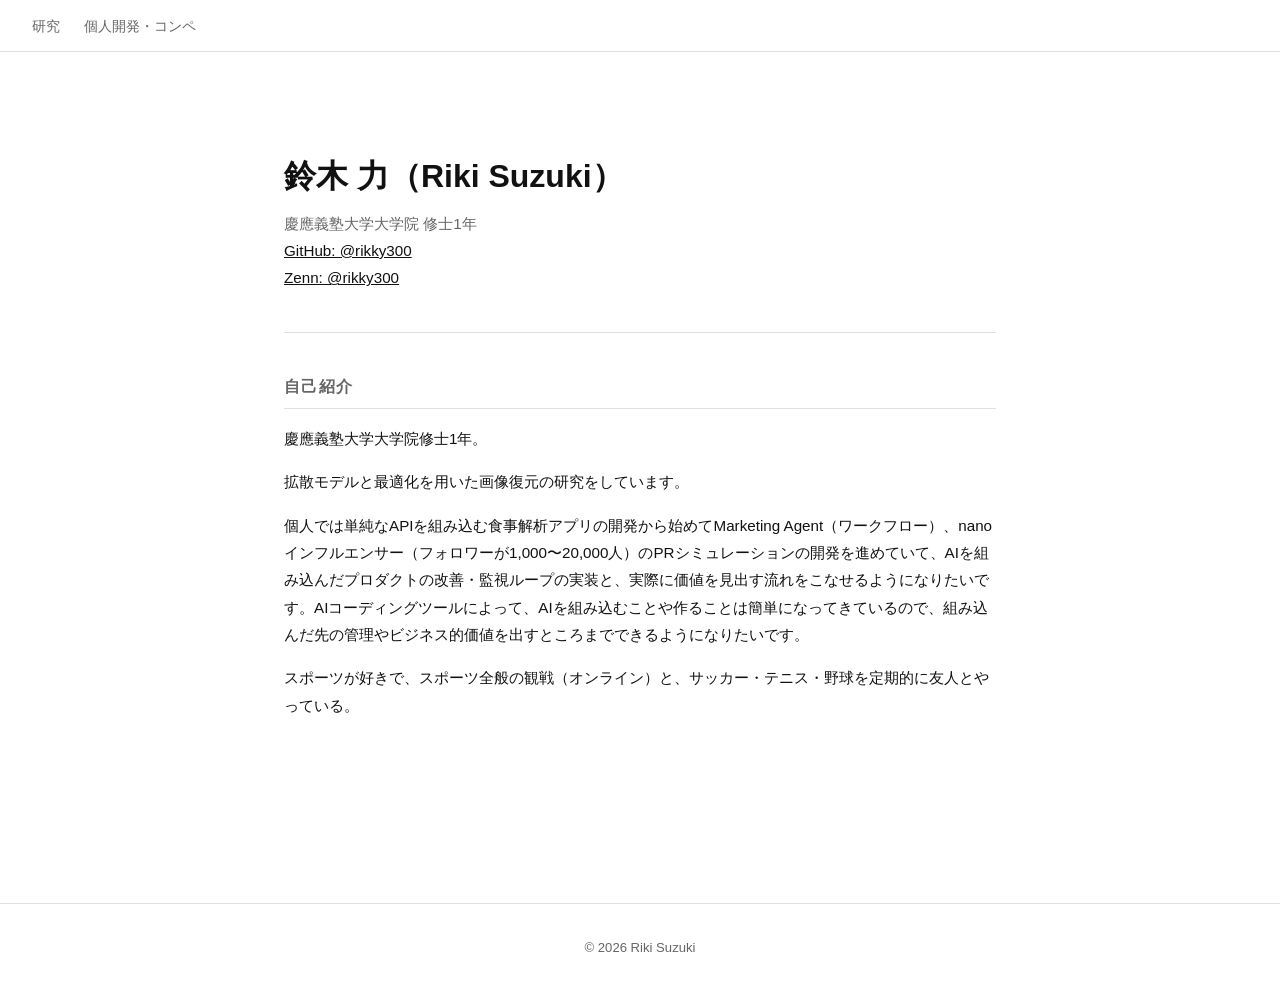
==== index.html @ d10fa52f "トップの学歴・職歴・資格を非表示、nanoインフルエンサーの範囲を 20,000 人に統一 Co-Authored-By: Claude Opus 5.5 <noreply@anthropic.com" ====
<!DOCTYPE html>
<html lang="ja">
<head>
  <meta charset="UTF-8">
  <meta name="viewport" content="width=device-width, initial-scale=1.0">
  <title>Portfolio — Riki Suzuki</title>
  <link rel="stylesheet" href="style.css">
</head>
<body>
<nav>
  <ul>
    <li><a href="research.html">研究</a></li>
    <li><a href="apps.html">個人開発・コンペ</a></li>
    <!-- <li><a href="business.html">事業</a></li> -->
    <!-- <li><a href="career.html">キャリア</a></li> -->
  </ul>
</nav>

<main>
  <div class="hero">
    <h1>鈴木 力（Riki Suzuki）</h1>
    <p class="subtitle">慶應義塾大学大学院 修士1年</p>
    <p class="subtitle"><a href="https://github.com/rikky300" target="_blank" rel="noopener">GitHub: @rikky300</a></p>
    <p class="subtitle"><a href="https://zenn.dev/rikky300" target="_blank" rel="noopener">Zenn: @rikky300</a></p>
  </div>

  <section>
    <h2>自己紹介</h2>
    <div class="prose">
      <p>慶應義塾大学大学院修士1年。</p>
      <p>拡散モデルと最適化を用いた画像復元の研究をしています。</p>
      <p>個人では単純なAPIを組み込む食事解析アプリの開発から始めてMarketing Agent（ワークフロー）、nanoインフルエンサー（フォロワーが1,000〜20,000人）のPRシミュレーションの開発を進めていて、AIを組み込んだプロダクトの改善・監視ループの実装と、実際に価値を見出す流れをこなせるようになりたいです。AIコーディングツールによって、AIを組み込むことや作ることは簡単になってきているので、組み込んだ先の管理やビジネス的価値を出すところまでできるようになりたいです。</p>
      <p>スポーツが好きで、スポーツ全般の観戦（オンライン）と、サッカー・テニス・野球を定期的に友人とやっている。</p>
      <!-- <p>大学院では、給付の奨学金をいただくことができたので、学びにフォーカスできることが嬉しい。親にも学費をかけさせないので、気持ち的にも良い。</p> -->
    </div>

    <!-- 学歴・職歴・資格（非表示）
    <div class="profile-grid">
      <div>
        <h3>学歴</h3>
        <ul class="list">
          <li>2022年3月 帝京大学高等学校 卒業</li>
          <li>2022年4月 慶應義塾大学 入学</li>
          <li>2026年3月 慶應義塾大学 卒業</li>
          <li>2026年4月 慶應義塾大学大学院 入学</li>
        </ul>
      </div>
      <div>
        <h3>職歴</h3>
        <ul class="list">
          <li>2022年4月〜2026年3月　市進教育グループ個太郎塾 講師</li>
          <li>2023年12月〜2024年9月　マネーフォワードケッサイ株式会社 請求代行審査部</li>
        </ul>
      </div>
      <div>
        <h3>資格</h3>
        <ul class="list">
          <li>2023年9月　普通自動車免許</li>
          <li>2024年12月　画像処理エンジニア検定エキスパート</li>
        </ul>
      </div>
    </div>
    -->
  </section>

  <!--
  <section>
    <h2>やってきたこと</h2>
    <div class="prose">
      <p>研究・アプリ開発・事業立ち上げと、複数のことを並行して進めてきた。共通しているのは、理論や知識を実際に動くものに落とし込むことへの関心で、手を動かしながら学ぶスタイルが自分に合っていると感じている。</p>
    </div>

    <div class="activity-list">
      <div class="activity-item">
        <div class="activity-meta">研究</div>
        <div class="activity-body">
          <p>機械学習・拡散モデルの理論を学び、画像復元への応用研究に取り組んでいる。国内学会での口頭発表、国際学会（EUSIPCO）への投稿も経験した。</p>
          <a href="research.html">研究・学習と学会発表について</a>
        </div>
      </div>

      <div class="activity-item">
        <div class="activity-meta">インターン</div>
        <div class="activity-body">
          <p>マネーフォワードケッサイにて、BtoB取引の企業間与信審査を担当。ベンチャーの、常に改善していく様子に惹かれた。</p>
        </div>
      </div>

      <div class="activity-item">
        <div class="activity-meta">個人開発・コンペ</div>
        <div class="activity-body">
          <p>ナノインフルエンサーPRシミュレーション、Marketing Agent、スマホ依存対策アプリ「Snobreath」、食事解析アプリ「Zubora」を開発・公開。Kaggle 等のデータ分析コンペにも参加している。</p>
          <a href="apps.html">個人開発・コンペについて</a>
        </div>
      </div>

      <div class="activity-item">
        <div class="activity-meta">事業</div>
        <div class="activity-body">
          <p>大学の仲間3人で、小規模インフルエンサーと個人開発者・企業をつなぐマッチング事業を立ち上げ中。まずエージェンシーとして案件をつなぎ、徐々にプラットフォーム化していく方針で進めている。</p>
          <a href="business.html">事業について</a>
        </div>
      </div>
    </div>
  </section>
  -->

  <!--
  <section class="page-links-section">
    <h2>Pages</h2>
    <ul class="nav-list">
      <li><a href="research.html"><span>研究・学習</span><span class="desc">機械学習・拡散モデル・画像復元、国内学会口頭発表・EUSIPCO投稿</span></a></li>
      <li><a href="apps.html"><span>個人開発・コンペ</span><span class="desc">ナノインフルエンサーPRシミュレーション・Marketing Agent・Snobreath・Zubora・Kaggle</span></a></li>
      <li><a href="business.html"><span>インフルエンサーマッチング事業</span><span class="desc">事業立ち上げ・チーム開発</span></a></li>
      <li><a href="career.html"><span>キャリア像</span><span class="desc">これまでの経験から描く将来像</span></a></li>
    </ul>
  </section>
  -->
</main>

<footer>© 2026 Riki Suzuki</footer>
</body>
</html>
---- style.css ----
:root {
  --bg: #ffffff;
  --surface: #f8f8f8;
  --border: #e0e0e0;
  --text: #111111;
  --muted: #666666;
  --accent: #333333;
  --radius: 4px;
}

* { box-sizing: border-box; margin: 0; padding: 0; }

body {
  background: var(--bg);
  color: var(--text);
  font-family: 'Helvetica Neue', Arial, 'Hiragino Sans', 'Yu Gothic', sans-serif;
  font-size: 15px;
  line-height: 1.8;
}

a { color: var(--text); text-decoration: underline; }
a:hover { color: var(--muted); }

nav {
  border-bottom: 1px solid var(--border);
  padding: 0 2rem;
  display: flex;
  align-items: center;
  gap: 2.5rem;
  height: 52px;
}
nav .brand {
  font-weight: 700;
  font-size: 1rem;
  text-decoration: none;
  color: var(--text);
}
nav ul {
  display: flex;
  gap: 1.5rem;
  list-style: none;
}
nav ul a {
  color: var(--muted);
  font-size: 0.88rem;
  text-decoration: none;
}
nav ul a:hover, nav ul a.active {
  color: var(--text);
}

main {
  max-width: 760px;
  margin: 0 auto;
  padding: 3rem 1.5rem 5rem;
}

.hero {
  padding: 3rem 0 2.5rem;
  border-bottom: 1px solid var(--border);
  margin-bottom: 2.5rem;
}
.hero h1 {
  font-size: 2rem;
  font-weight: 700;
  margin-bottom: 0.25rem;
}
.hero .subtitle {
  color: var(--muted);
  font-size: 0.95rem;
}

section {
  margin-bottom: 2.5rem;
}
section h2 {
  font-size: 1rem;
  font-weight: 700;
  text-transform: uppercase;
  letter-spacing: 0.08em;
  color: var(--muted);
  margin-bottom: 1rem;
  padding-bottom: 0.4rem;
  border-bottom: 1px solid var(--border);
}
section h3 {
  font-size: 0.95rem;
  font-weight: 600;
  margin: 1.25rem 0 0.5rem;
}

ul.list {
  list-style: none;
  padding: 0;
}
ul.list li {
  padding: 0.45rem 0;
  padding-left: 1rem;
  position: relative;
  border-bottom: 1px solid var(--border);
  font-size: 0.93rem;
}
ul.list li:last-child { border-bottom: none; }
ul.list li::before {
  content: '–';
  position: absolute;
  left: 0;
  color: var(--muted);
}

.nav-list {
  list-style: none;
  padding: 0;
}
.nav-list li {
  border-bottom: 1px solid var(--border);
}
.nav-list li:first-child {
  border-top: 1px solid var(--border);
}
.nav-list a {
  display: flex;
  justify-content: space-between;
  align-items: center;
  padding: 0.75rem 0;
  text-decoration: none;
  color: var(--text);
  font-size: 0.93rem;
}
.nav-list a:hover { color: var(--muted); }
.nav-list .desc {
  color: var(--muted);
  font-size: 0.85rem;
}

.box {
  border-top: 2px solid var(--border);
  padding: 1.25rem 0;
  margin-bottom: 0.5rem;
}
.box h3 { margin-top: 0; }

.profile-grid {
  display: grid;
  grid-template-columns: repeat(auto-fill, minmax(220px, 1fr));
  gap: 1.25rem;
  margin-top: 1.5rem;
}
.profile-grid h3 {
  margin-top: 0;
}

.prose p {
  margin-bottom: 1rem;
  font-size: 0.95rem;
  color: var(--text);
}
.prose p:last-child { margin-bottom: 0; }

.activity-list {
  margin-top: 1.5rem;
  border-top: 1px solid var(--border);
}
.activity-item {
  display: grid;
  grid-template-columns: 120px 1fr;
  gap: 1rem;
  padding: 1.25rem 0;
  border-bottom: 1px solid var(--border);
}
.activity-meta {
  font-size: 0.82rem;
  font-weight: 600;
  text-transform: uppercase;
  letter-spacing: 0.06em;
  color: var(--muted);
  padding-top: 0.1rem;
}
.activity-body p {
  font-size: 0.93rem;
  margin-bottom: 0.6rem;
}
.activity-body a {
  font-size: 0.88rem;
}
.sep {
  margin: 0 0.4rem;
  color: var(--border);
}

.page-links-section { margin-top: 3rem; }

@media (max-width: 500px) {
  .activity-item { grid-template-columns: 1fr; gap: 0.25rem; }
}

.back-link {
  display: inline-block;
  color: var(--muted);
  text-decoration: none;
  font-size: 0.88rem;
  margin-bottom: 2rem;
}
.back-link:hover { color: var(--text); }

.tag {
  display: inline-block;
  border: 1px solid var(--border);
  border-radius: 3px;
  padding: 0.1rem 0.5rem;
  font-size: 0.8rem;
  color: var(--muted);
  margin: 0.15rem;
}

.badge {
  display: inline-block;
  border: 1px solid var(--border);
  border-radius: 3px;
  padding: 0.1rem 0.5rem;
  font-size: 0.75rem;
  color: var(--muted);
  background: var(--surface);
}

footer {
  text-align: center;
  padding: 2rem;
  color: var(--muted);
  font-size: 0.82rem;
  border-top: 1px solid var(--border);
  margin-top: 4rem;
}

@media (max-width: 600px) {
  nav { gap: 1.5rem; padding: 0 1rem; }
  nav ul { gap: 1rem; }
  main { padding: 2rem 1rem 4rem; }
  .hero h1 { font-size: 1.5rem; }
}
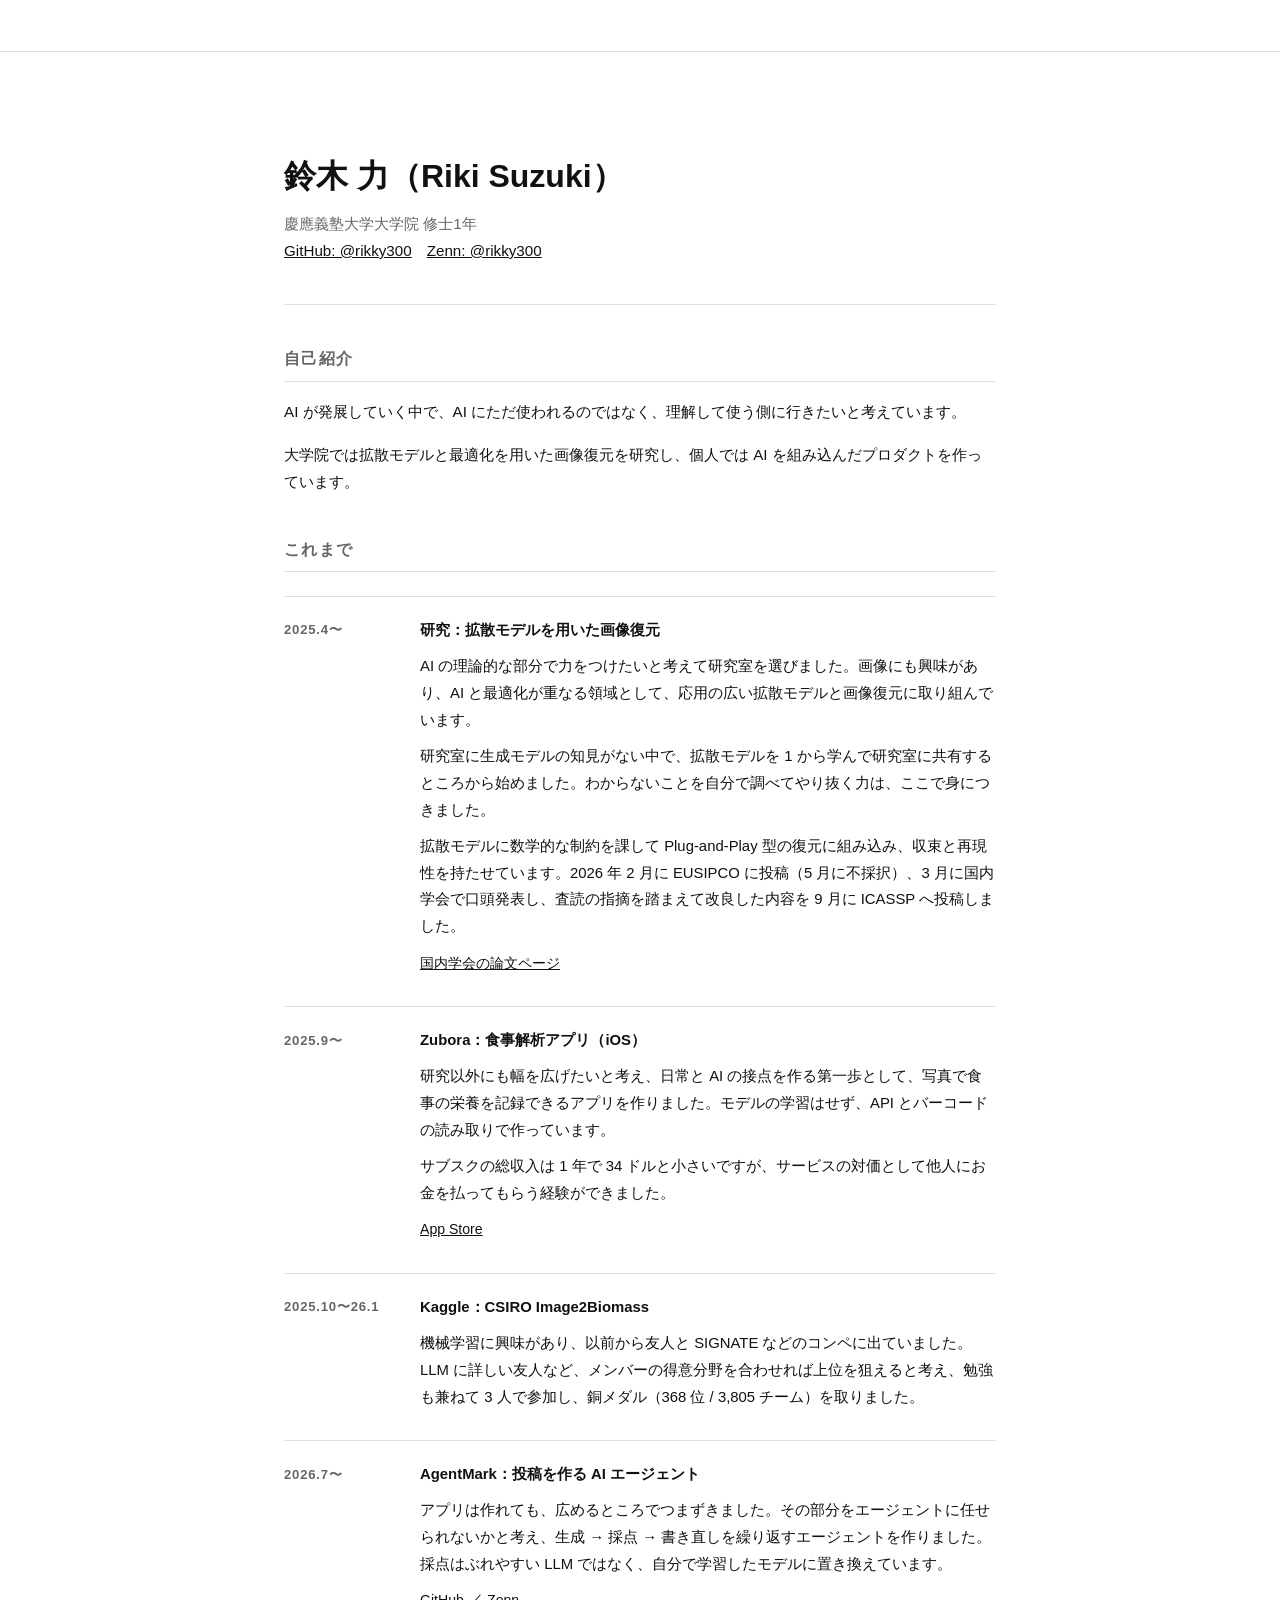
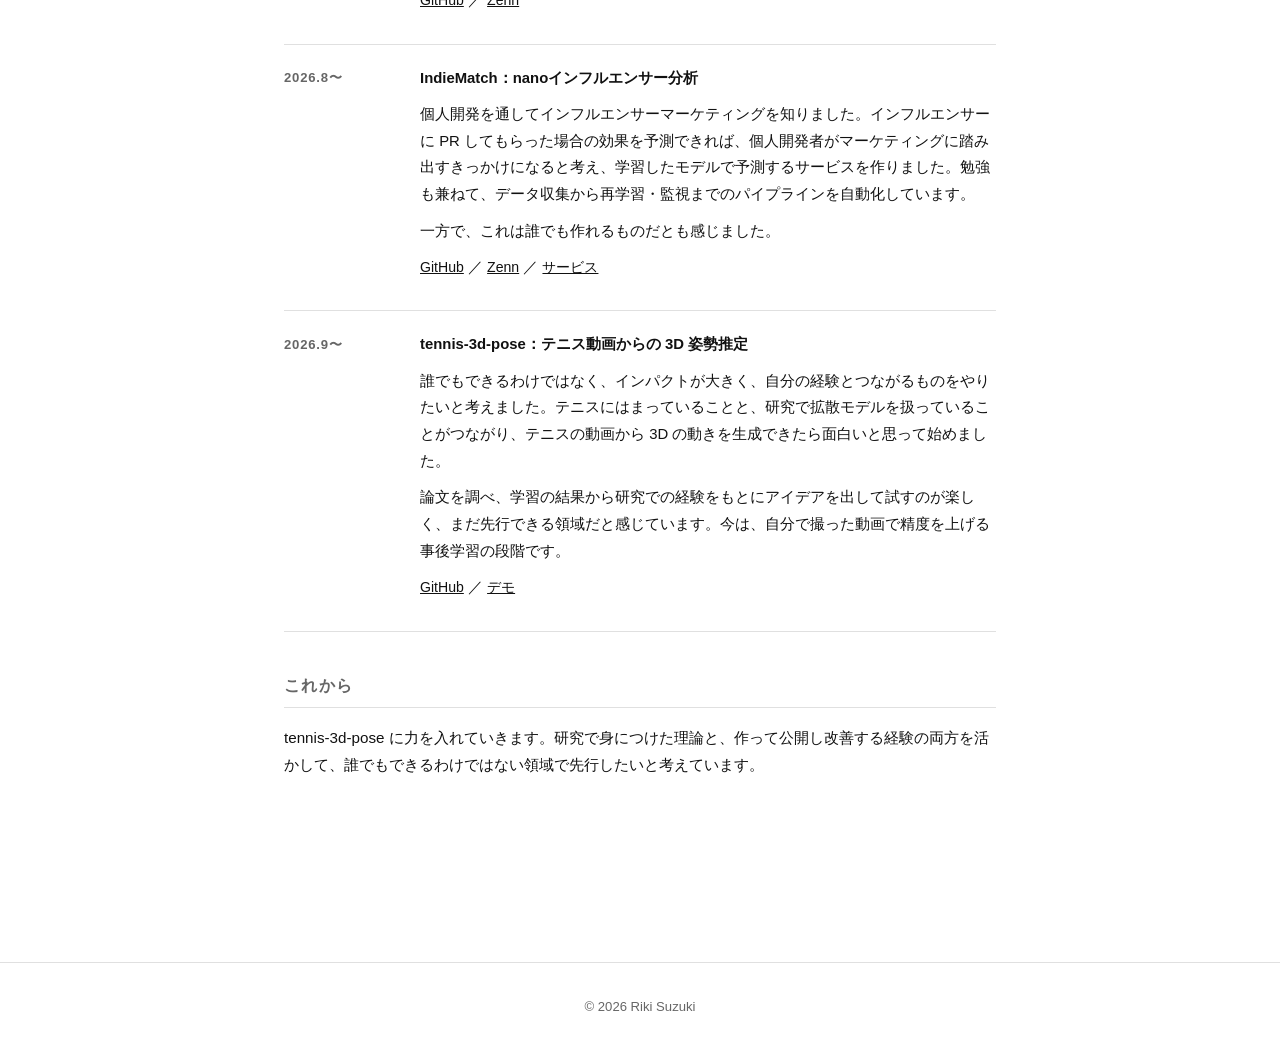
==== commit 4e1b9811: "トップを 1 ページに: 考え方と研究・個人開発を時系列で（研究・個人開発ページへのリンクは非表示） Co-Authored-By: Claude Opus 5.5 <noreply@anthropi" ====
--- a/index.html
+++ b/index.html
@@ -9,14 +9,96 @@
 <body>
 <nav>
   <ul>
-    <li><a href="research.html">研究</a></li>
-    <li><a href="apps.html">個人開発・コンペ</a></li>
+    <!-- <li><a href="research.html">研究</a></li> -->
+    <!-- <li><a href="apps.html">個人開発・コンペ</a></li> -->
     <!-- <li><a href="business.html">事業</a></li> -->
     <!-- <li><a href="career.html">キャリア</a></li> -->
   </ul>
 </nav>
 
 <main>
+  <div class="hero">
+    <h1>鈴木 力（Riki Suzuki）</h1>
+    <p class="subtitle">慶應義塾大学大学院 修士1年</p>
+    <p class="subtitle"><a href="https://github.com/rikky300" target="_blank" rel="noopener">GitHub: @rikky300</a>　<a href="https://zenn.dev/rikky300" target="_blank" rel="noopener">Zenn: @rikky300</a></p>
+  </div>
+
+  <section>
+    <h2>自己紹介</h2>
+    <div class="prose">
+      <p>AI が発展していく中で、AI にただ使われるのではなく、理解して使う側に行きたいと考えています。</p>
+      <p>大学院では拡散モデルと最適化を用いた画像復元を研究し、個人では AI を組み込んだプロダクトを作っています。</p>
+    </div>
+  </section>
+
+  <section>
+    <h2>これまで</h2>
+    <div class="activity-list">
+      <div class="activity-item">
+        <div class="activity-meta">2025.4〜</div>
+        <div class="activity-body">
+          <p><strong>研究：拡散モデルを用いた画像復元</strong></p>
+          <p>AI の理論的な部分で力をつけたいと考えて研究室を選びました。画像にも興味があり、AI と最適化が重なる領域として、応用の広い拡散モデルと画像復元に取り組んでいます。</p>
+          <p>研究室に生成モデルの知見がない中で、拡散モデルを 1 から学んで研究室に共有するところから始めました。わからないことを自分で調べてやり抜く力は、ここで身につきました。</p>
+          <p>拡散モデルに数学的な制約を課して Plug-and-Play 型の復元に組み込み、収束と再現性を持たせています。2026 年 2 月に EUSIPCO に投稿（5 月に不採択）、3 月に国内学会で口頭発表し、査読の指摘を踏まえて改良した内容を 9 月に ICASSP へ投稿しました。</p>
+          <p><a href="https://ken.ieice.org/ken/paper/202603049cTq/" target="_blank" rel="noopener">国内学会の論文ページ</a></p>
+        </div>
+      </div>
+      <div class="activity-item">
+        <div class="activity-meta">2025.9〜</div>
+        <div class="activity-body">
+          <p><strong>Zubora：食事解析アプリ（iOS）</strong></p>
+          <p>研究以外にも幅を広げたいと考え、日常と AI の接点を作る第一歩として、写真で食事の栄養を記録できるアプリを作りました。モデルの学習はせず、API とバーコードの読み取りで作っています。</p>
+          <p>サブスクの総収入は 1 年で 34 ドルと小さいですが、サービスの対価として他人にお金を払ってもらう経験ができました。</p>
+          <p><a href="https://apps.apple.com/jp/app/zubora-%E5%86%99%E7%9C%9F%E3%81%A7%E9%A3%9F%E4%BA%8B%E3%81%AE%E6%A0%84%E9%A4%8A-%E3%82%AB%E3%83%AD%E3%83%AA%E3%83%BC%E8%A7%A3%E6%9E%90-%E3%82%B3%E3%83%B3%E3%83%93%E3%83%8B%E9%A3%AF%E6%8F%90%E6%A1%88/id6763511988" target="_blank" rel="noopener">App Store</a></p>
+        </div>
+      </div>
+      <div class="activity-item">
+        <div class="activity-meta">2025.10〜26.1</div>
+        <div class="activity-body">
+          <p><strong>Kaggle：CSIRO Image2Biomass</strong></p>
+          <p>機械学習に興味があり、以前から友人と SIGNATE などのコンペに出ていました。LLM に詳しい友人など、メンバーの得意分野を合わせれば上位を狙えると考え、勉強も兼ねて 3 人で参加し、銅メダル（368 位 / 3,805 チーム）を取りました。</p>
+          
+        </div>
+      </div>
+      <div class="activity-item">
+        <div class="activity-meta">2026.7〜</div>
+        <div class="activity-body">
+          <p><strong>AgentMark：投稿を作る AI エージェント</strong></p>
+          <p>アプリは作れても、広めるところでつまずきました。その部分をエージェントに任せられないかと考え、生成 → 採点 → 書き直しを繰り返すエージェントを作りました。採点はぶれやすい LLM ではなく、自分で学習したモデルに置き換えています。</p>
+          <p><a href="https://github.com/rikky300/marketing_agent" target="_blank" rel="noopener">GitHub</a> ／ <a href="https://zenn.dev/rikky300/articles/99bae2e436dffd" target="_blank" rel="noopener">Zenn</a></p>
+        </div>
+      </div>
+      <div class="activity-item">
+        <div class="activity-meta">2026.8〜</div>
+        <div class="activity-body">
+          <p><strong>IndieMatch：nanoインフルエンサー分析</strong></p>
+          <p>個人開発を通してインフルエンサーマーケティングを知りました。インフルエンサーに PR してもらった場合の効果を予測できれば、個人開発者がマーケティングに踏み出すきっかけになると考え、学習したモデルで予測するサービスを作りました。勉強も兼ねて、データ収集から再学習・監視までのパイプラインを自動化しています。</p>
+          <p>一方で、これは誰でも作れるものだとも感じました。</p>
+          <p><a href="https://github.com/rikky300/indiematch" target="_blank" rel="noopener">GitHub</a> ／ <a href="https://zenn.dev/rikky300/articles/feeec089571c01" target="_blank" rel="noopener">Zenn</a> ／ <a href="https://indie-matching-v2-azure.vercel.app" target="_blank" rel="noopener">サービス</a></p>
+        </div>
+      </div>
+      <div class="activity-item">
+        <div class="activity-meta">2026.9〜</div>
+        <div class="activity-body">
+          <p><strong>tennis-3d-pose：テニス動画からの 3D 姿勢推定</strong></p>
+          <p>誰でもできるわけではなく、インパクトが大きく、自分の経験とつながるものをやりたいと考えました。テニスにはまっていることと、研究で拡散モデルを扱っていることがつながり、テニスの動画から 3D の動きを生成できたら面白いと思って始めました。</p>
+          <p>論文を調べ、学習の結果から研究での経験をもとにアイデアを出して試すのが楽しく、まだ先行できる領域だと感じています。今は、自分で撮った動画で精度を上げる事後学習の段階です。</p>
+          <p><a href="https://github.com/rikky300/tennis-3d-pose" target="_blank" rel="noopener">GitHub</a> ／ <a href="https://tennis-3d-pose-308871972947.asia-northeast1.run.app" target="_blank" rel="noopener">デモ</a></p>
+        </div>
+      </div>
+    </div>
+  </section>
+
+  <section>
+    <h2>これから</h2>
+    <div class="prose">
+      <p>tennis-3d-pose に力を入れていきます。研究で身につけた理論と、作って公開し改善する経験の両方を活かして、誰でもできるわけではない領域で先行したいと考えています。</p>
+    </div>
+  </section>
+
+  <!-- 以前のトップページ（非表示）
+
   <div class="hero">
     <h1>鈴木 力（Riki Suzuki）</h1>
     <p class="subtitle">慶應義塾大学大学院 修士1年</p>
@@ -31,10 +113,10 @@
       <p>拡散モデルと最適化を用いた画像復元の研究をしています。</p>
       <p>個人では単純なAPIを組み込む食事解析アプリの開発から始めてMarketing Agent（ワークフロー）、nanoインフルエンサー（フォロワーが1,000〜20,000人）のPRシミュレーションの開発を進めていて、AIを組み込んだプロダクトの改善・監視ループの実装と、実際に価値を見出す流れをこなせるようになりたいです。AIコーディングツールによって、AIを組み込むことや作ることは簡単になってきているので、組み込んだ先の管理やビジネス的価値を出すところまでできるようになりたいです。</p>
       <p>スポーツが好きで、スポーツ全般の観戦（オンライン）と、サッカー・テニス・野球を定期的に友人とやっている。</p>
-      <!-- <p>大学院では、給付の奨学金をいただくことができたので、学びにフォーカスできることが嬉しい。親にも学費をかけさせないので、気持ち的にも良い。</p> -->
-    </div>
-
-    <!-- 学歴・職歴・資格（非表示）
+      [非表示: <p>大学院では、給付の奨学金をいただくことができたので、学びにフォーカスできることが嬉しい。親にも学費をかけさせないので、気持ち的にも良い。</p> ]
+    </div>
+
+    [非表示: 学歴・職歴・資格（非表示）
     <div class="profile-grid">
       <div>
         <h3>学歴</h3>
@@ -60,10 +142,10 @@
         </ul>
       </div>
     </div>
-    -->
-  </section>
-
-  <!--
+    ]
+  </section>
+
+  [非表示:
   <section>
     <h2>やってきたこと</h2>
     <div class="prose">
@@ -103,9 +185,9 @@
       </div>
     </div>
   </section>
-  -->
-
-  <!--
+  ]
+
+  [非表示:
   <section class="page-links-section">
     <h2>Pages</h2>
     <ul class="nav-list">
@@ -115,6 +197,7 @@
       <li><a href="career.html"><span>キャリア像</span><span class="desc">これまでの経験から描く将来像</span></a></li>
     </ul>
   </section>
+  ]
   -->
 </main>
 
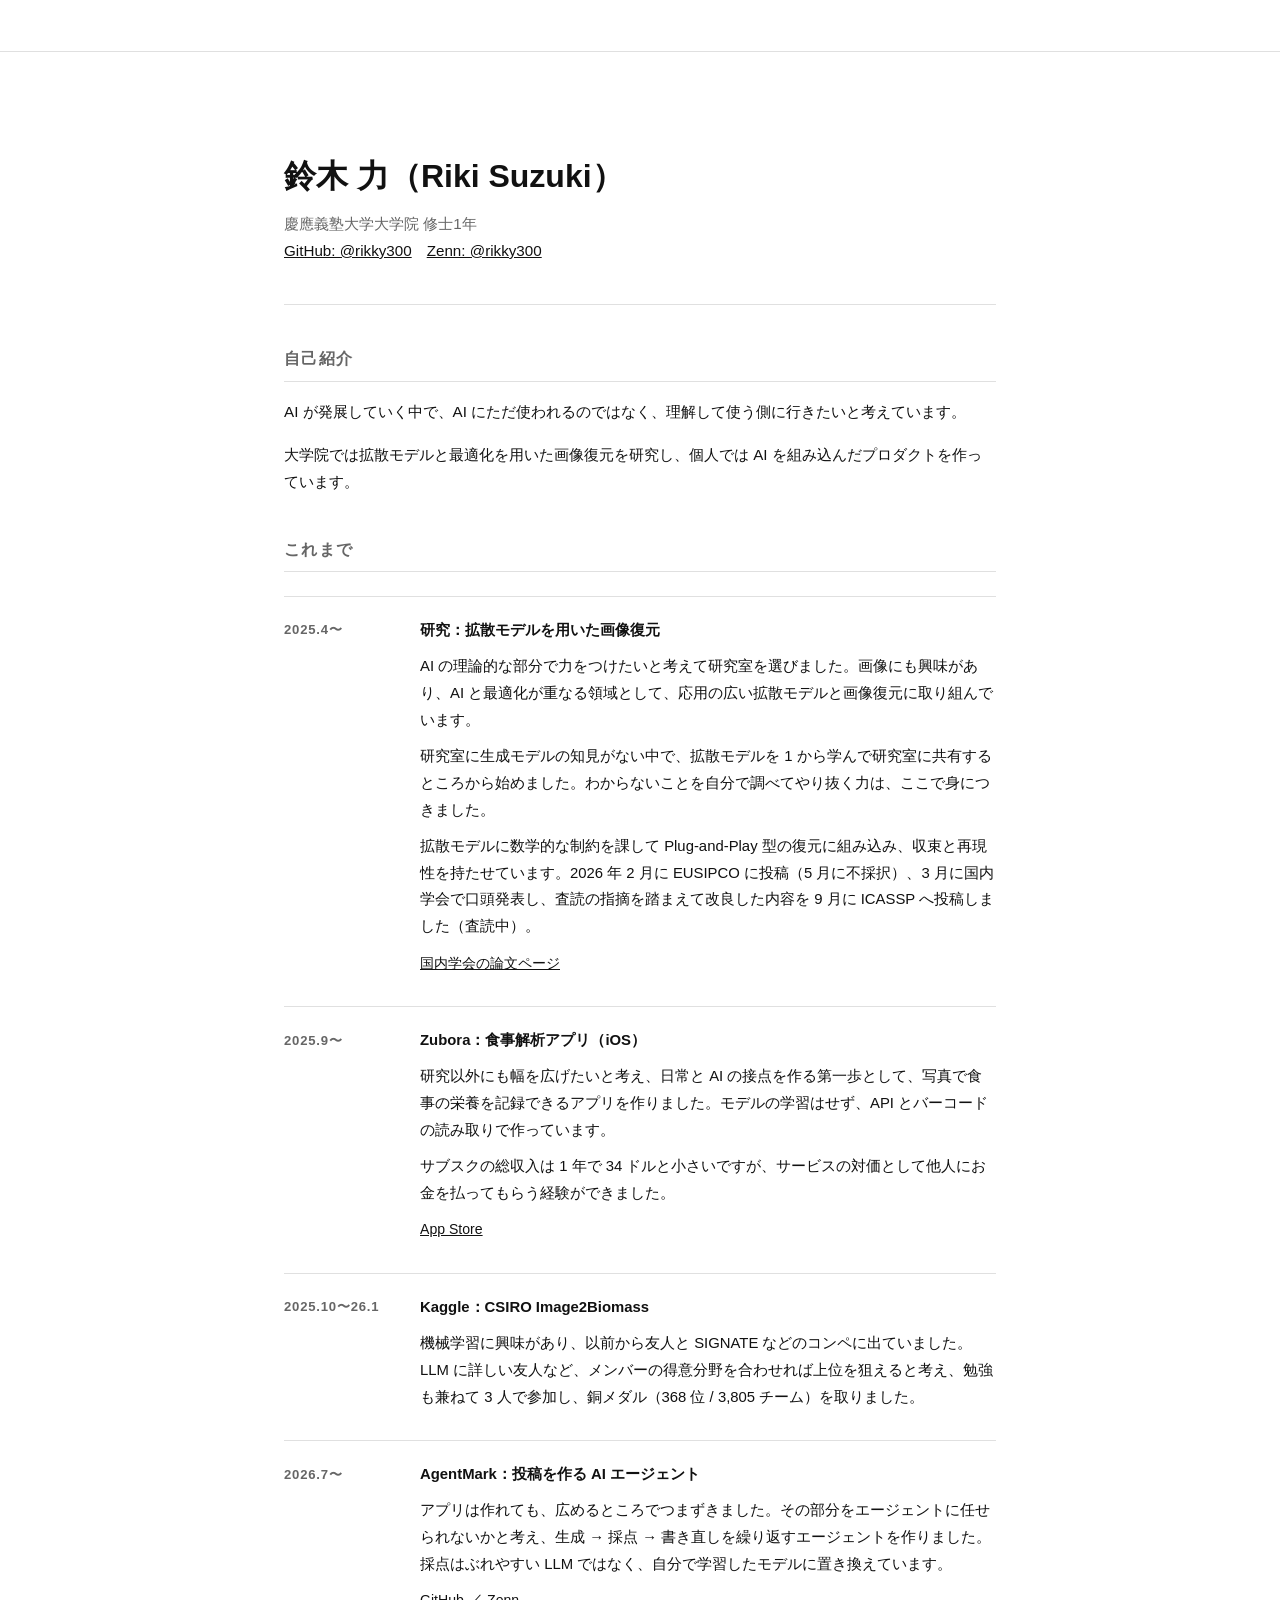
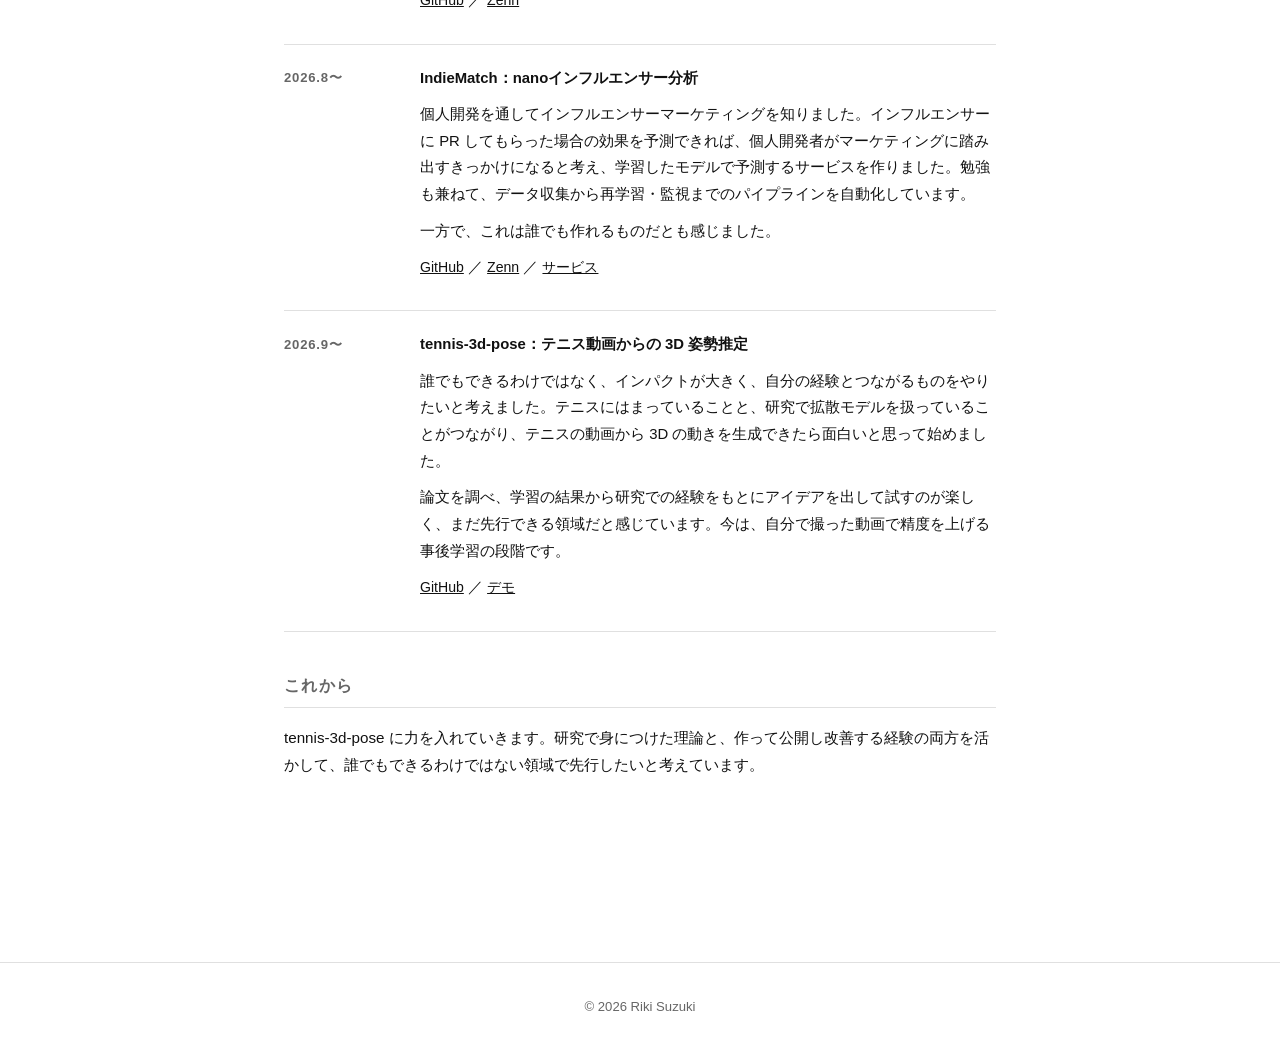
==== commit 4c0726a4: "ICASSP は査読中と明記 Co-Authored-By: Claude Opus 5.5 <noreply@anthropic.com>" ====
--- a/index.html
+++ b/index.html
@@ -40,7 +40,7 @@
           <p><strong>研究：拡散モデルを用いた画像復元</strong></p>
           <p>AI の理論的な部分で力をつけたいと考えて研究室を選びました。画像にも興味があり、AI と最適化が重なる領域として、応用の広い拡散モデルと画像復元に取り組んでいます。</p>
           <p>研究室に生成モデルの知見がない中で、拡散モデルを 1 から学んで研究室に共有するところから始めました。わからないことを自分で調べてやり抜く力は、ここで身につきました。</p>
-          <p>拡散モデルに数学的な制約を課して Plug-and-Play 型の復元に組み込み、収束と再現性を持たせています。2026 年 2 月に EUSIPCO に投稿（5 月に不採択）、3 月に国内学会で口頭発表し、査読の指摘を踏まえて改良した内容を 9 月に ICASSP へ投稿しました。</p>
+          <p>拡散モデルに数学的な制約を課して Plug-and-Play 型の復元に組み込み、収束と再現性を持たせています。2026 年 2 月に EUSIPCO に投稿（5 月に不採択）、3 月に国内学会で口頭発表し、査読の指摘を踏まえて改良した内容を 9 月に ICASSP へ投稿しました（査読中）。</p>
           <p><a href="https://ken.ieice.org/ken/paper/202603049cTq/" target="_blank" rel="noopener">国内学会の論文ページ</a></p>
         </div>
       </div>
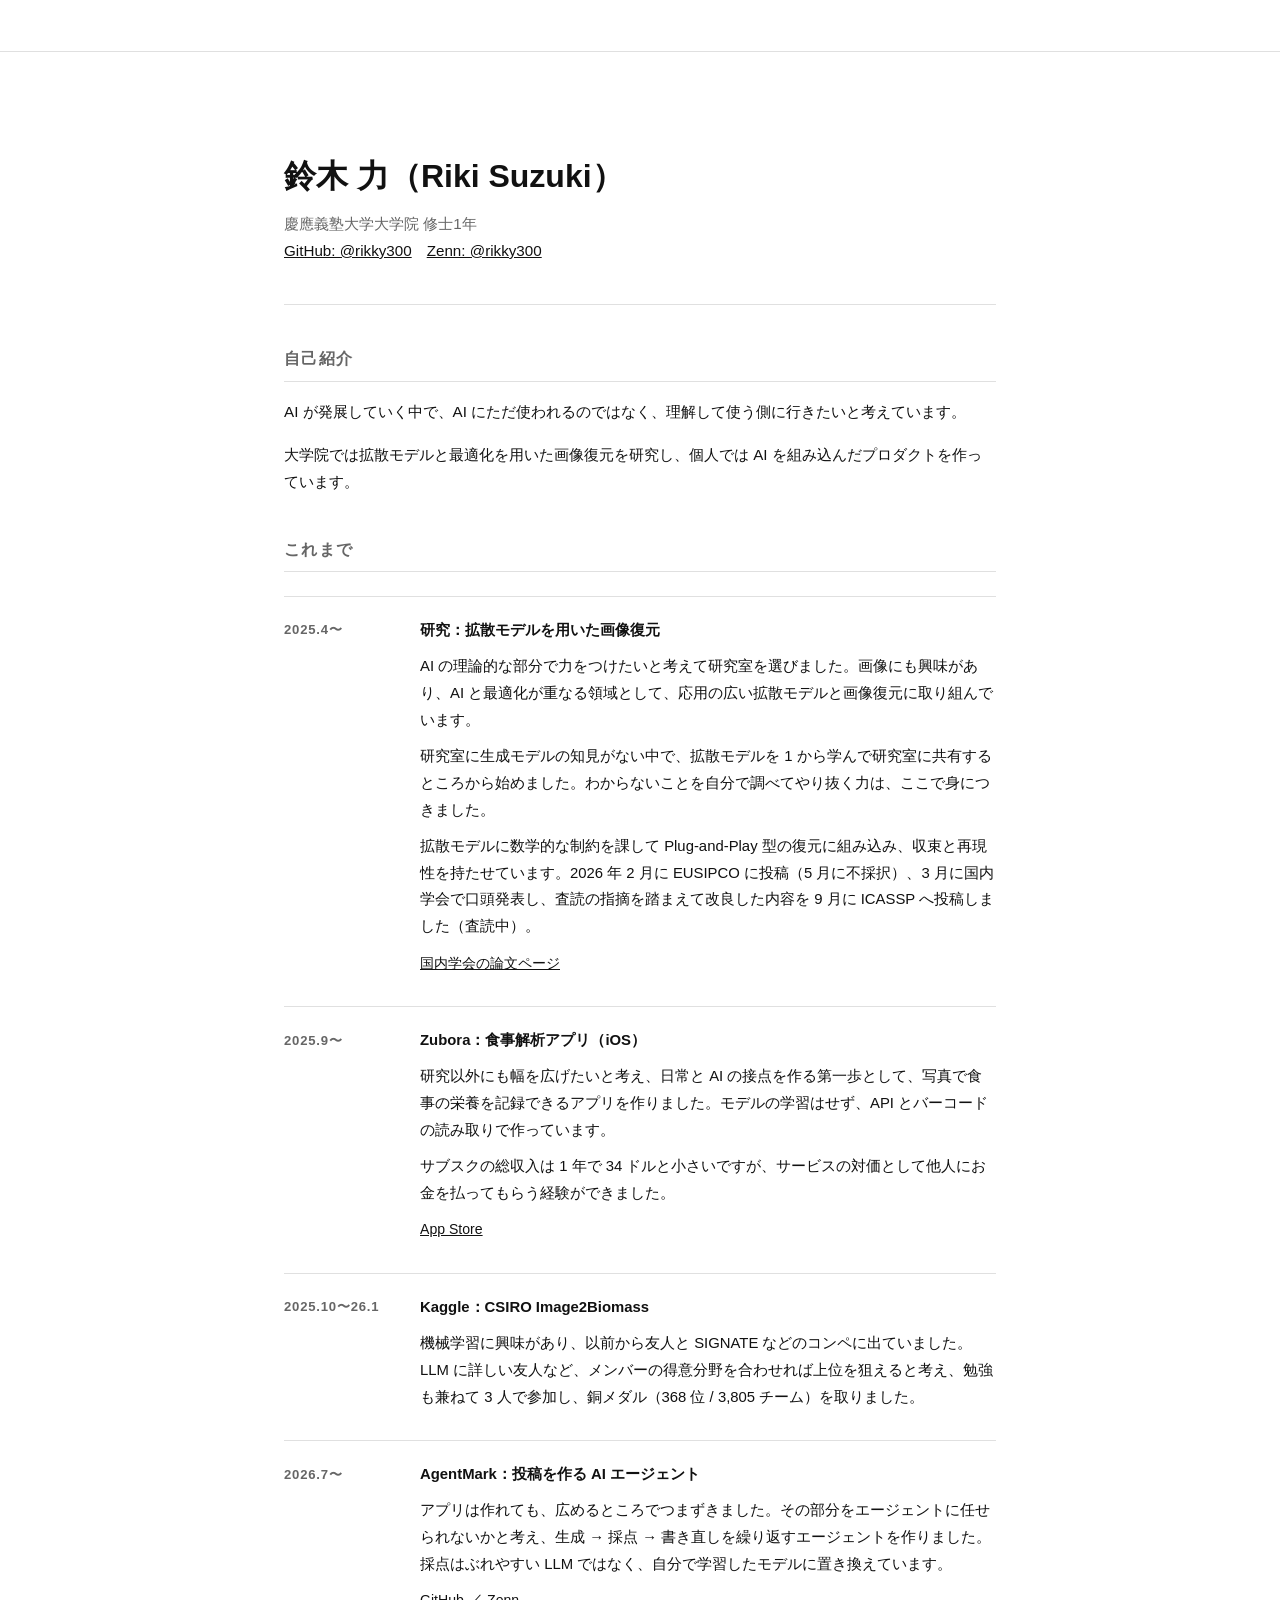
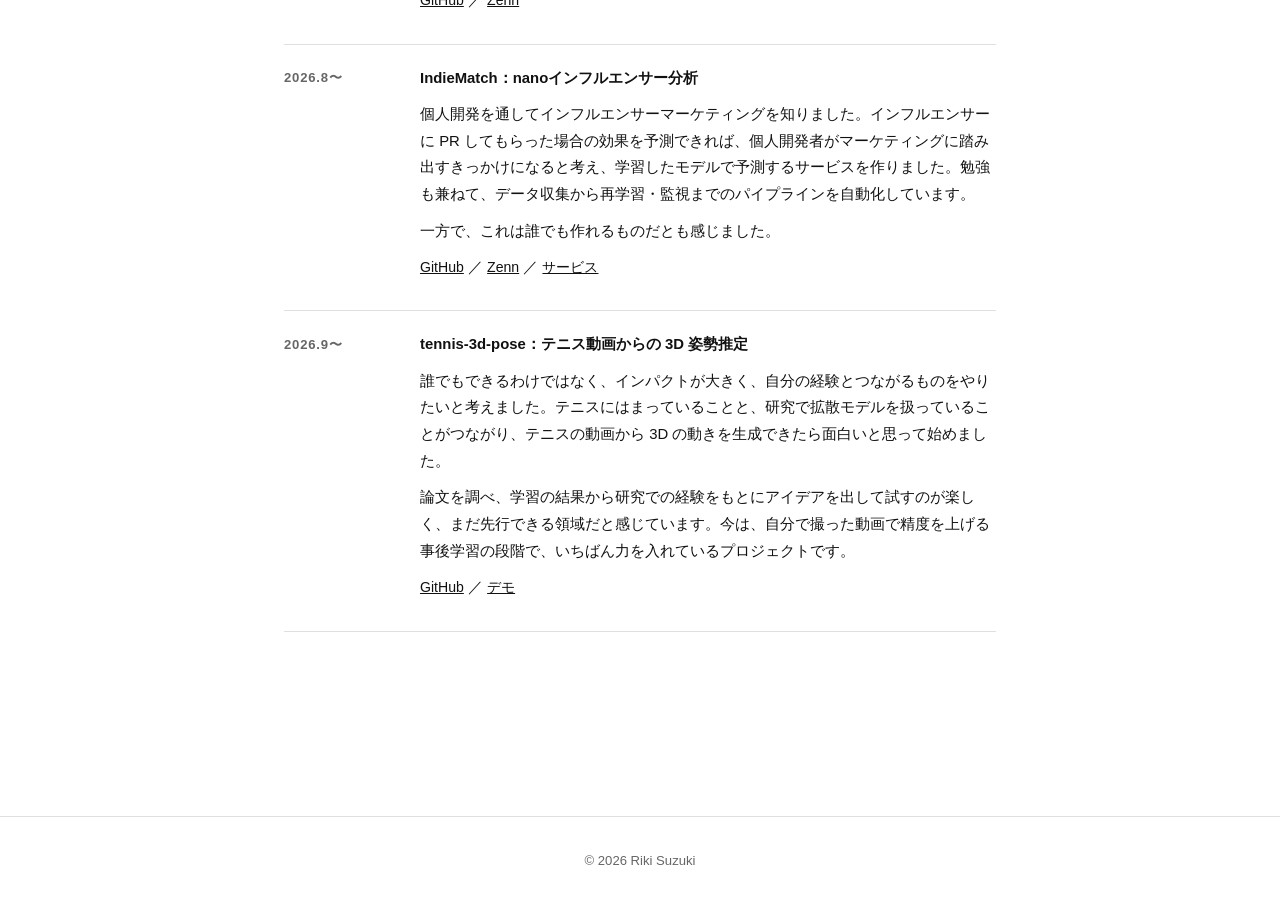
==== commit 9d4a52ad: "「これから」を外し、tennis-3d-pose の欄に力を入れていることを記載 Co-Authored-By: Claude Opus 5.5 <noreply@anthropic.com>" ====
--- a/index.html
+++ b/index.html
@@ -83,19 +83,13 @@
         <div class="activity-body">
           <p><strong>tennis-3d-pose：テニス動画からの 3D 姿勢推定</strong></p>
           <p>誰でもできるわけではなく、インパクトが大きく、自分の経験とつながるものをやりたいと考えました。テニスにはまっていることと、研究で拡散モデルを扱っていることがつながり、テニスの動画から 3D の動きを生成できたら面白いと思って始めました。</p>
-          <p>論文を調べ、学習の結果から研究での経験をもとにアイデアを出して試すのが楽しく、まだ先行できる領域だと感じています。今は、自分で撮った動画で精度を上げる事後学習の段階です。</p>
+          <p>論文を調べ、学習の結果から研究での経験をもとにアイデアを出して試すのが楽しく、まだ先行できる領域だと感じています。今は、自分で撮った動画で精度を上げる事後学習の段階で、いちばん力を入れているプロジェクトです。</p>
           <p><a href="https://github.com/rikky300/tennis-3d-pose" target="_blank" rel="noopener">GitHub</a> ／ <a href="https://tennis-3d-pose-308871972947.asia-northeast1.run.app" target="_blank" rel="noopener">デモ</a></p>
         </div>
       </div>
     </div>
   </section>
 
-  <section>
-    <h2>これから</h2>
-    <div class="prose">
-      <p>tennis-3d-pose に力を入れていきます。研究で身につけた理論と、作って公開し改善する経験の両方を活かして、誰でもできるわけではない領域で先行したいと考えています。</p>
-    </div>
-  </section>
 
   <!-- 以前のトップページ（非表示）
 
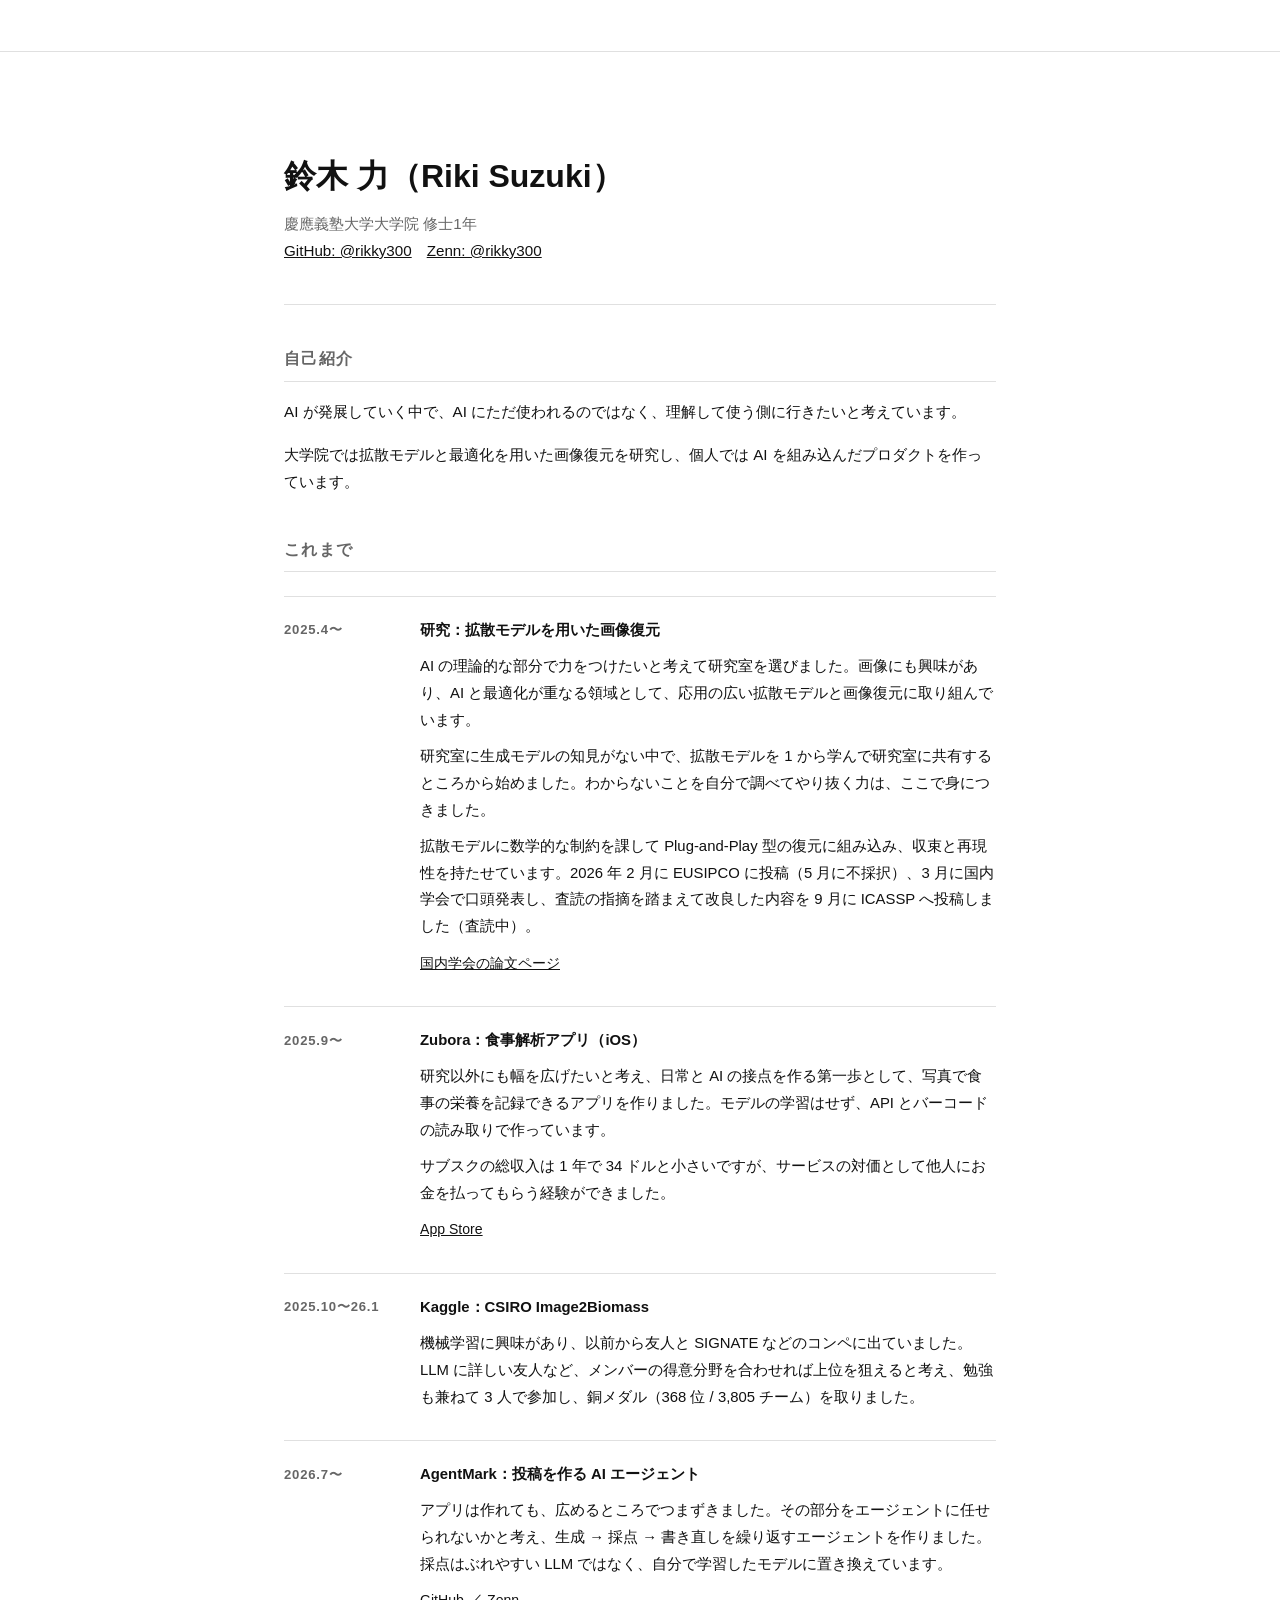
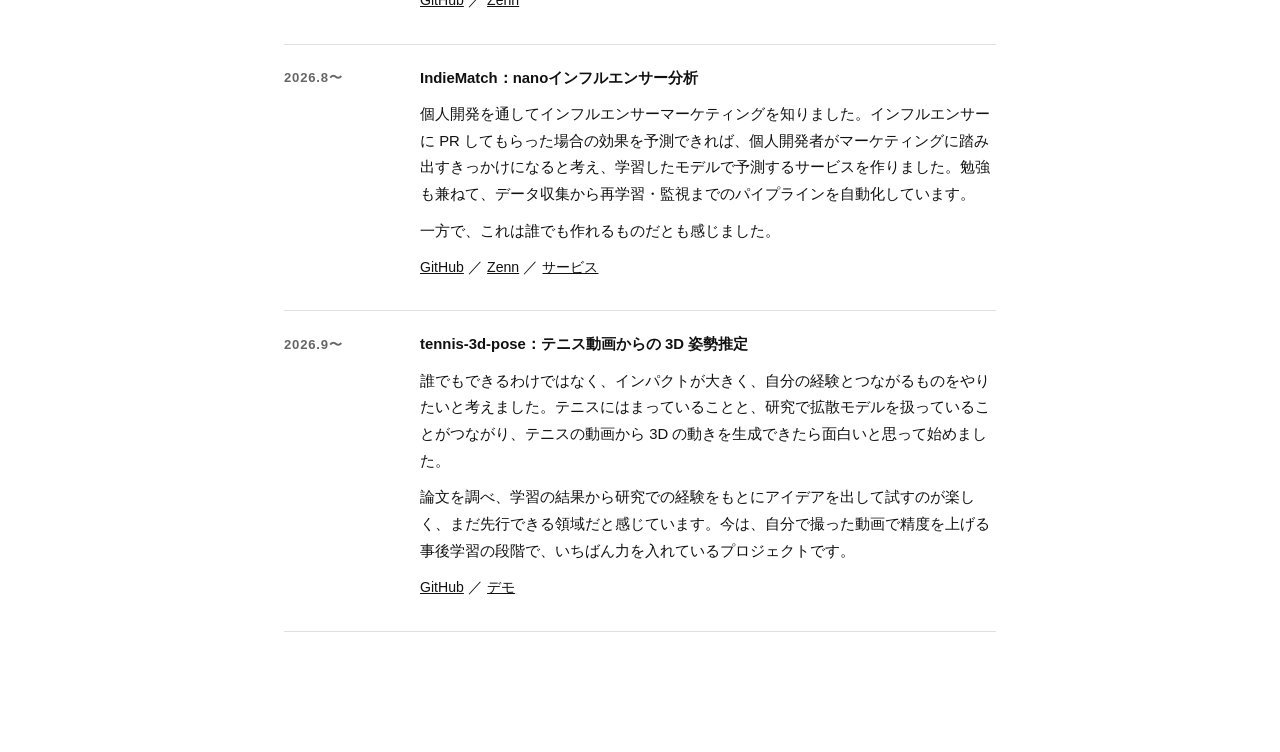
==== commit 15f15bce: "フッターの著作権表示を非表示 Co-Authored-By: Claude Opus 5.5 <noreply@anthropic.com>" ====
--- a/index.html
+++ b/index.html
@@ -195,6 +195,6 @@
   -->
 </main>
 
-<footer>© 2026 Riki Suzuki</footer>
+<!-- <footer>© 2026 Riki Suzuki</footer> -->
 </body>
 </html>
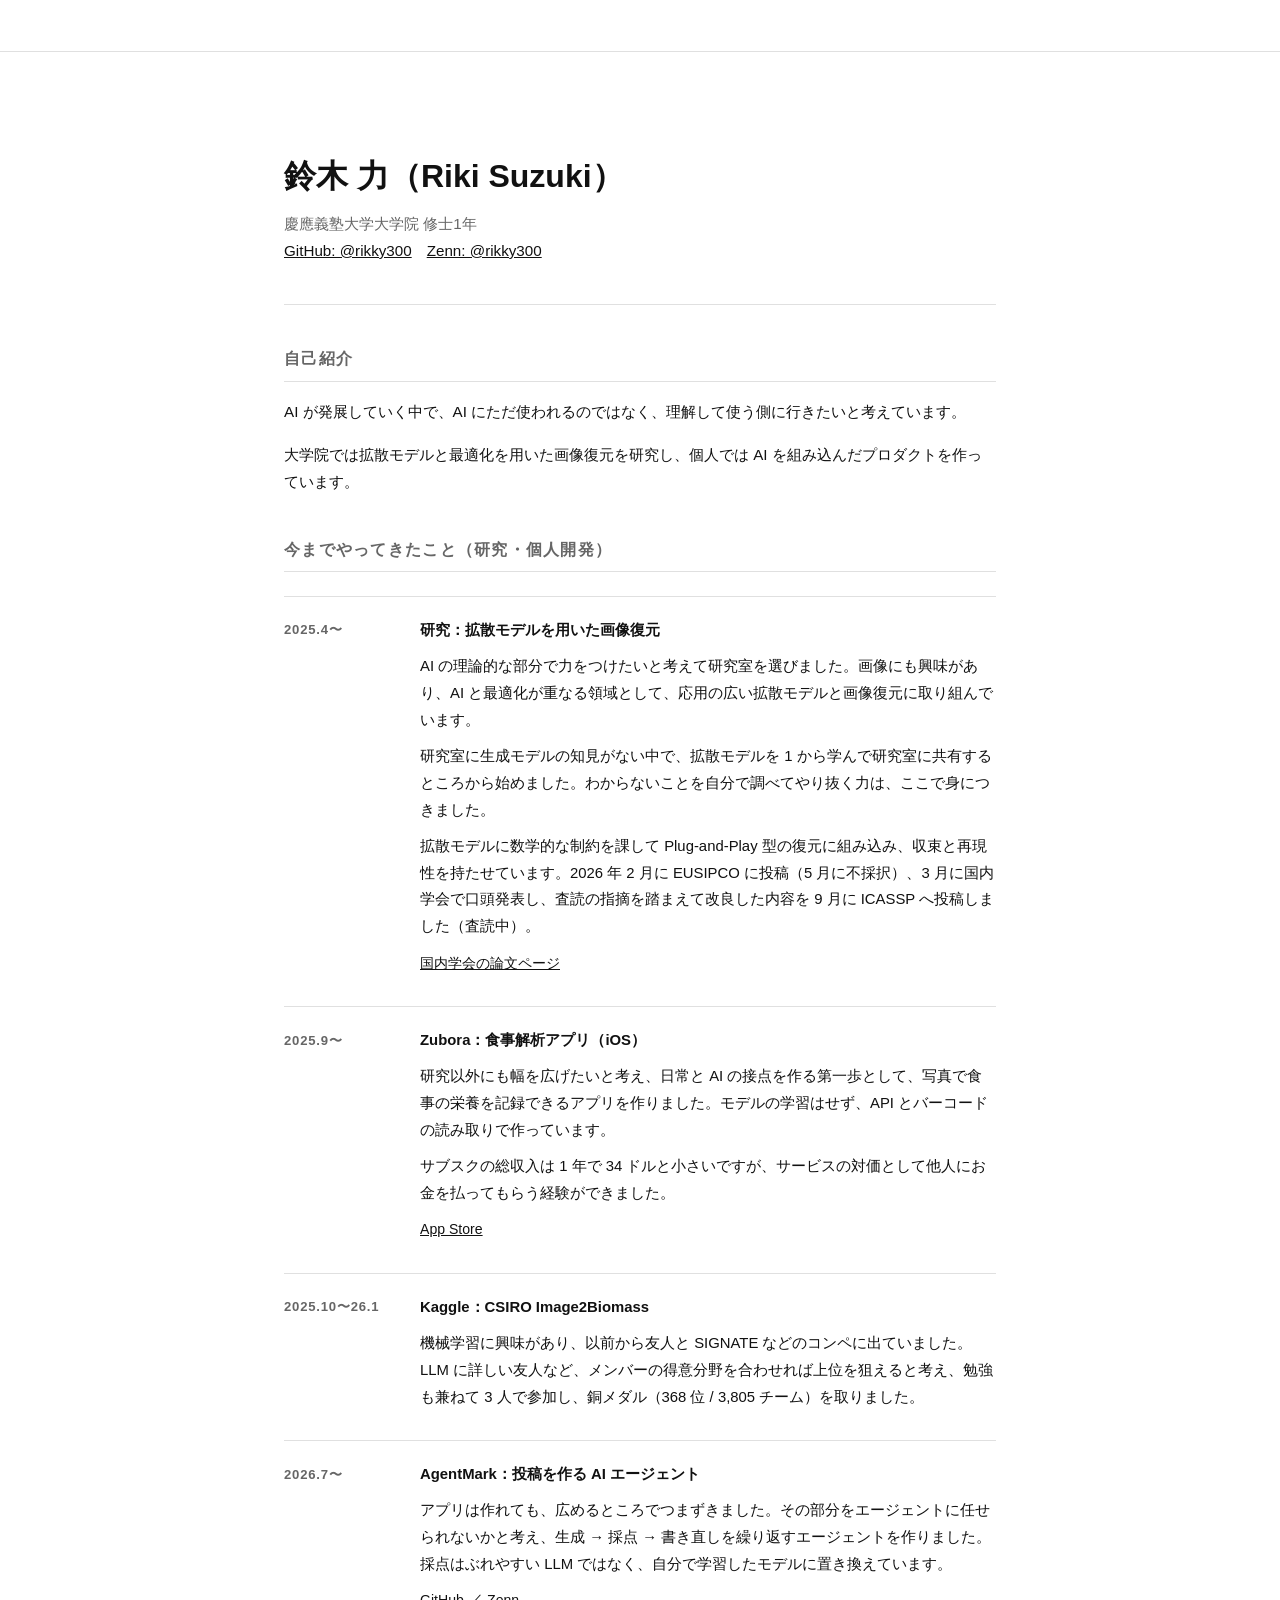
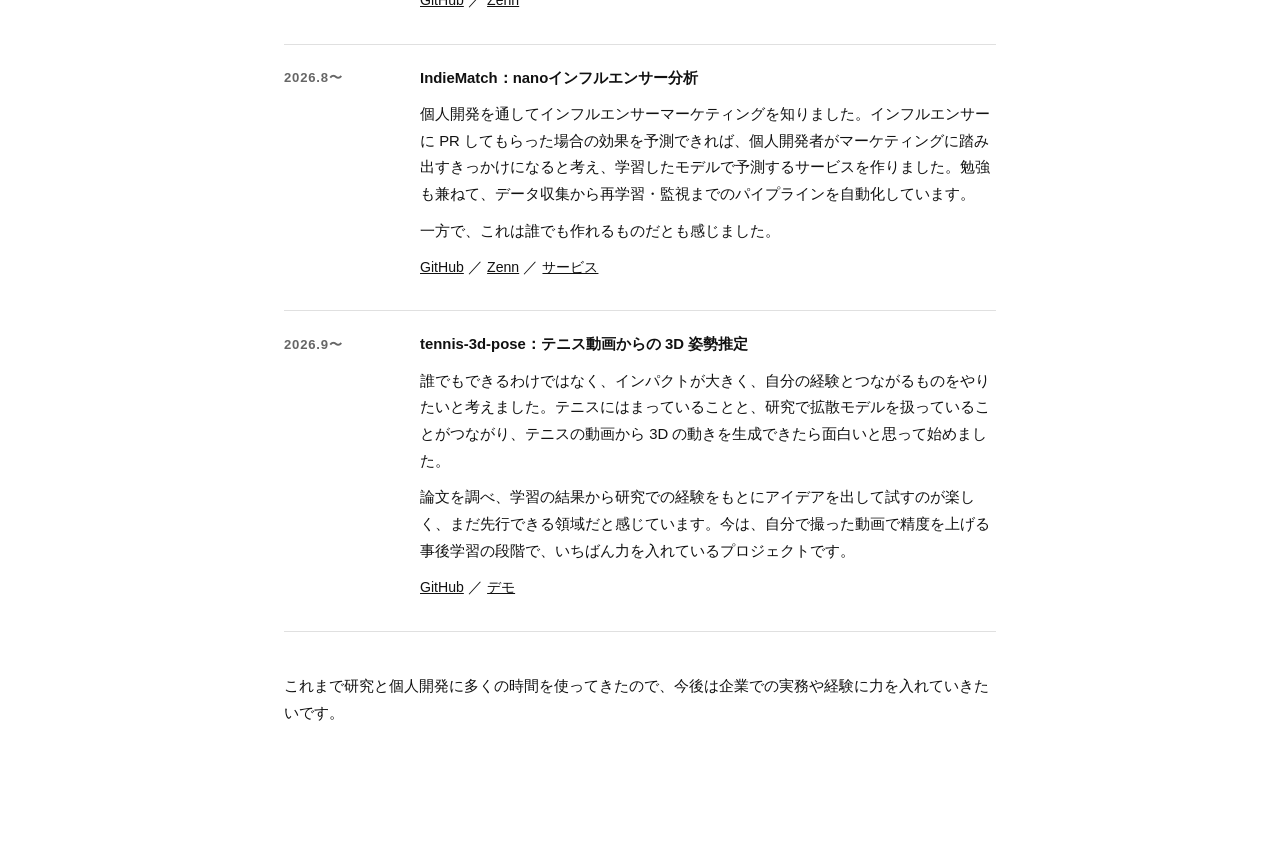
==== commit 2abf419d: "見出しを「今までやってきたこと（研究・個人開発）」に、最後に今後の一文を追加 Co-Authored-By: Claude Opus 5.5 <noreply@anthropic.com>" ====
--- a/index.html
+++ b/index.html
@@ -32,7 +32,7 @@
   </section>
 
   <section>
-    <h2>これまで</h2>
+    <h2>今までやってきたこと（研究・個人開発）</h2>
     <div class="activity-list">
       <div class="activity-item">
         <div class="activity-meta">2025.4〜</div>
@@ -87,6 +87,12 @@
           <p><a href="https://github.com/rikky300/tennis-3d-pose" target="_blank" rel="noopener">GitHub</a> ／ <a href="https://tennis-3d-pose-308871972947.asia-northeast1.run.app" target="_blank" rel="noopener">デモ</a></p>
         </div>
       </div>
+    </div>
+  </section>
+
+  <section>
+    <div class="prose">
+      <p>これまで研究と個人開発に多くの時間を使ってきたので、今後は企業での実務や経験に力を入れていきたいです。</p>
     </div>
   </section>
 
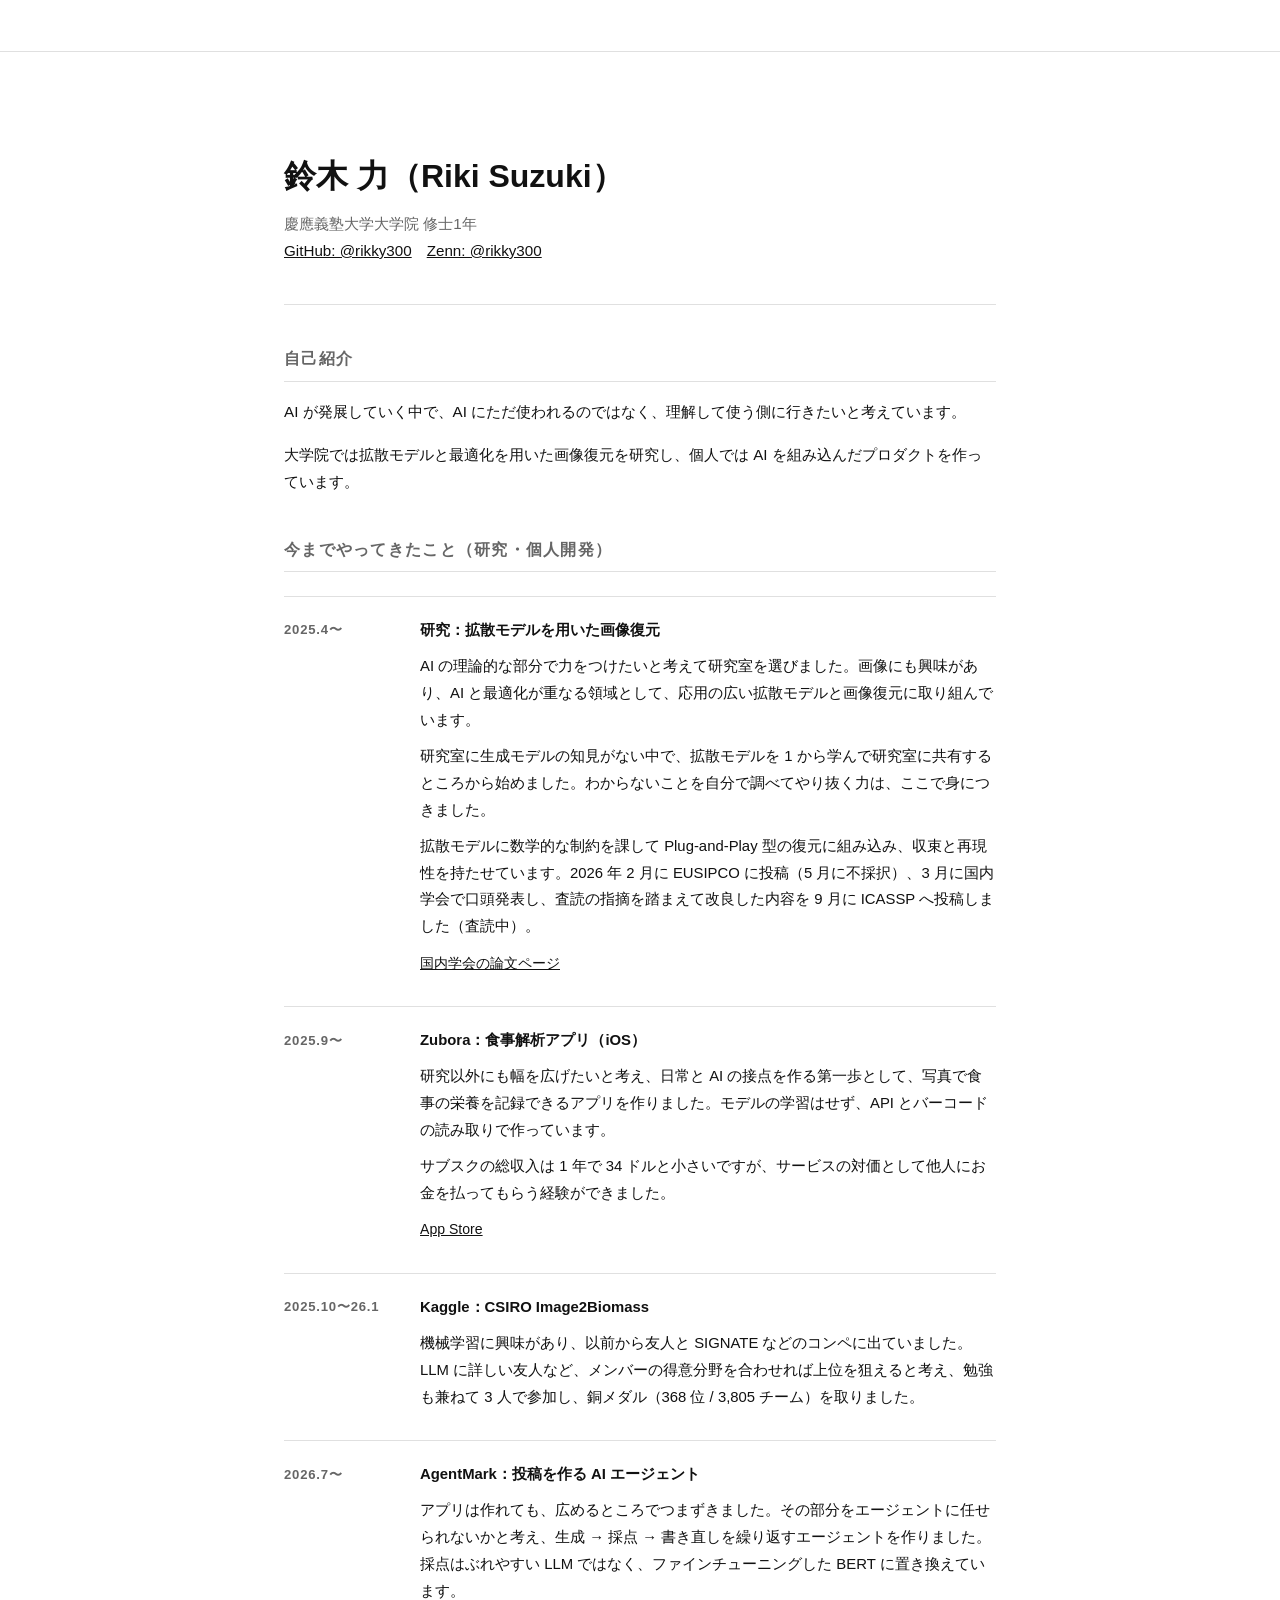
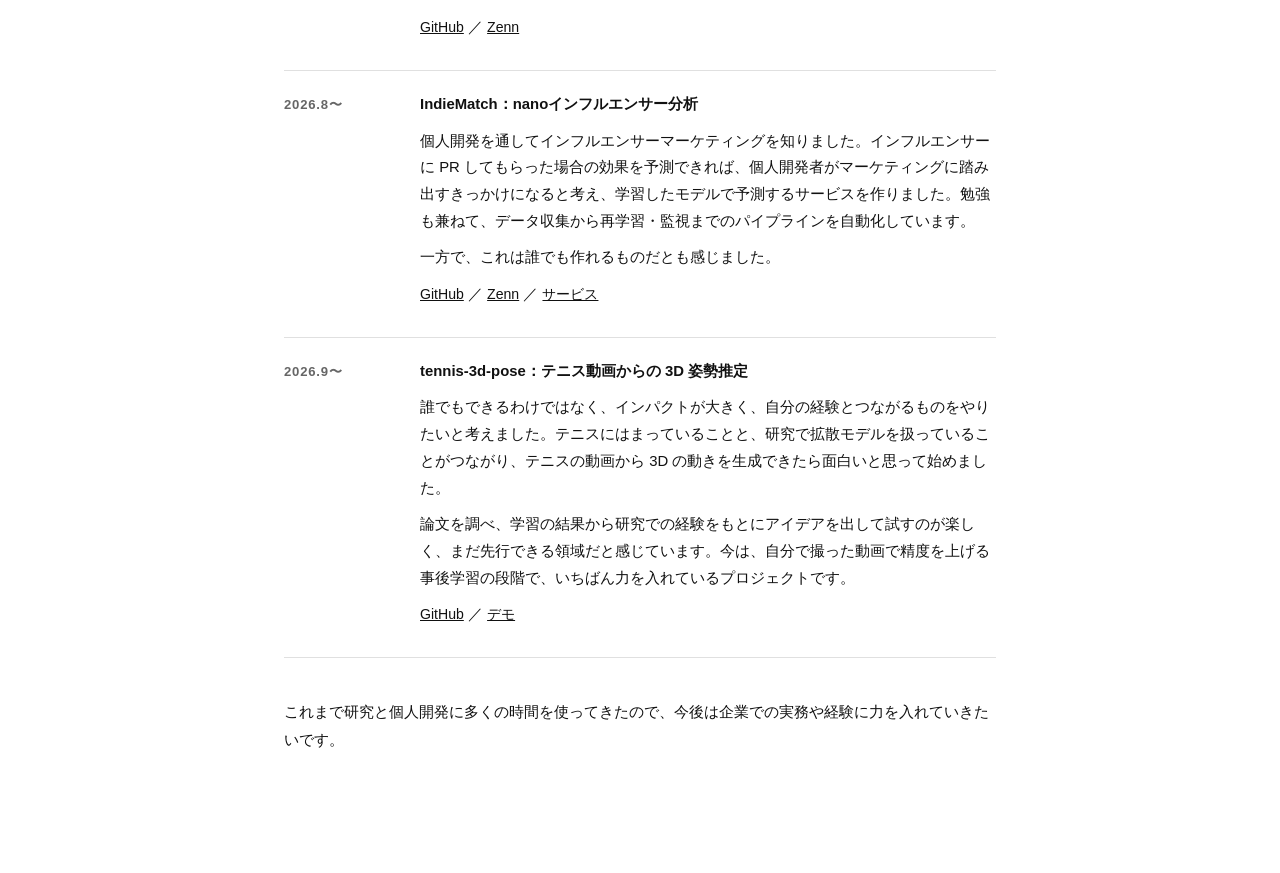
==== commit eda0ec41: "「自前の BERT」を「ファインチューニングした BERT」に修正" ====
--- a/index.html
+++ b/index.html
@@ -65,7 +65,7 @@
         <div class="activity-meta">2026.7〜</div>
         <div class="activity-body">
           <p><strong>AgentMark：投稿を作る AI エージェント</strong></p>
-          <p>アプリは作れても、広めるところでつまずきました。その部分をエージェントに任せられないかと考え、生成 → 採点 → 書き直しを繰り返すエージェントを作りました。採点はぶれやすい LLM ではなく、自分で学習したモデルに置き換えています。</p>
+          <p>アプリは作れても、広めるところでつまずきました。その部分をエージェントに任せられないかと考え、生成 → 採点 → 書き直しを繰り返すエージェントを作りました。採点はぶれやすい LLM ではなく、ファインチューニングした BERT に置き換えています。</p>
           <p><a href="https://github.com/rikky300/marketing_agent" target="_blank" rel="noopener">GitHub</a> ／ <a href="https://zenn.dev/rikky300/articles/99bae2e436dffd" target="_blank" rel="noopener">Zenn</a></p>
         </div>
       </div>
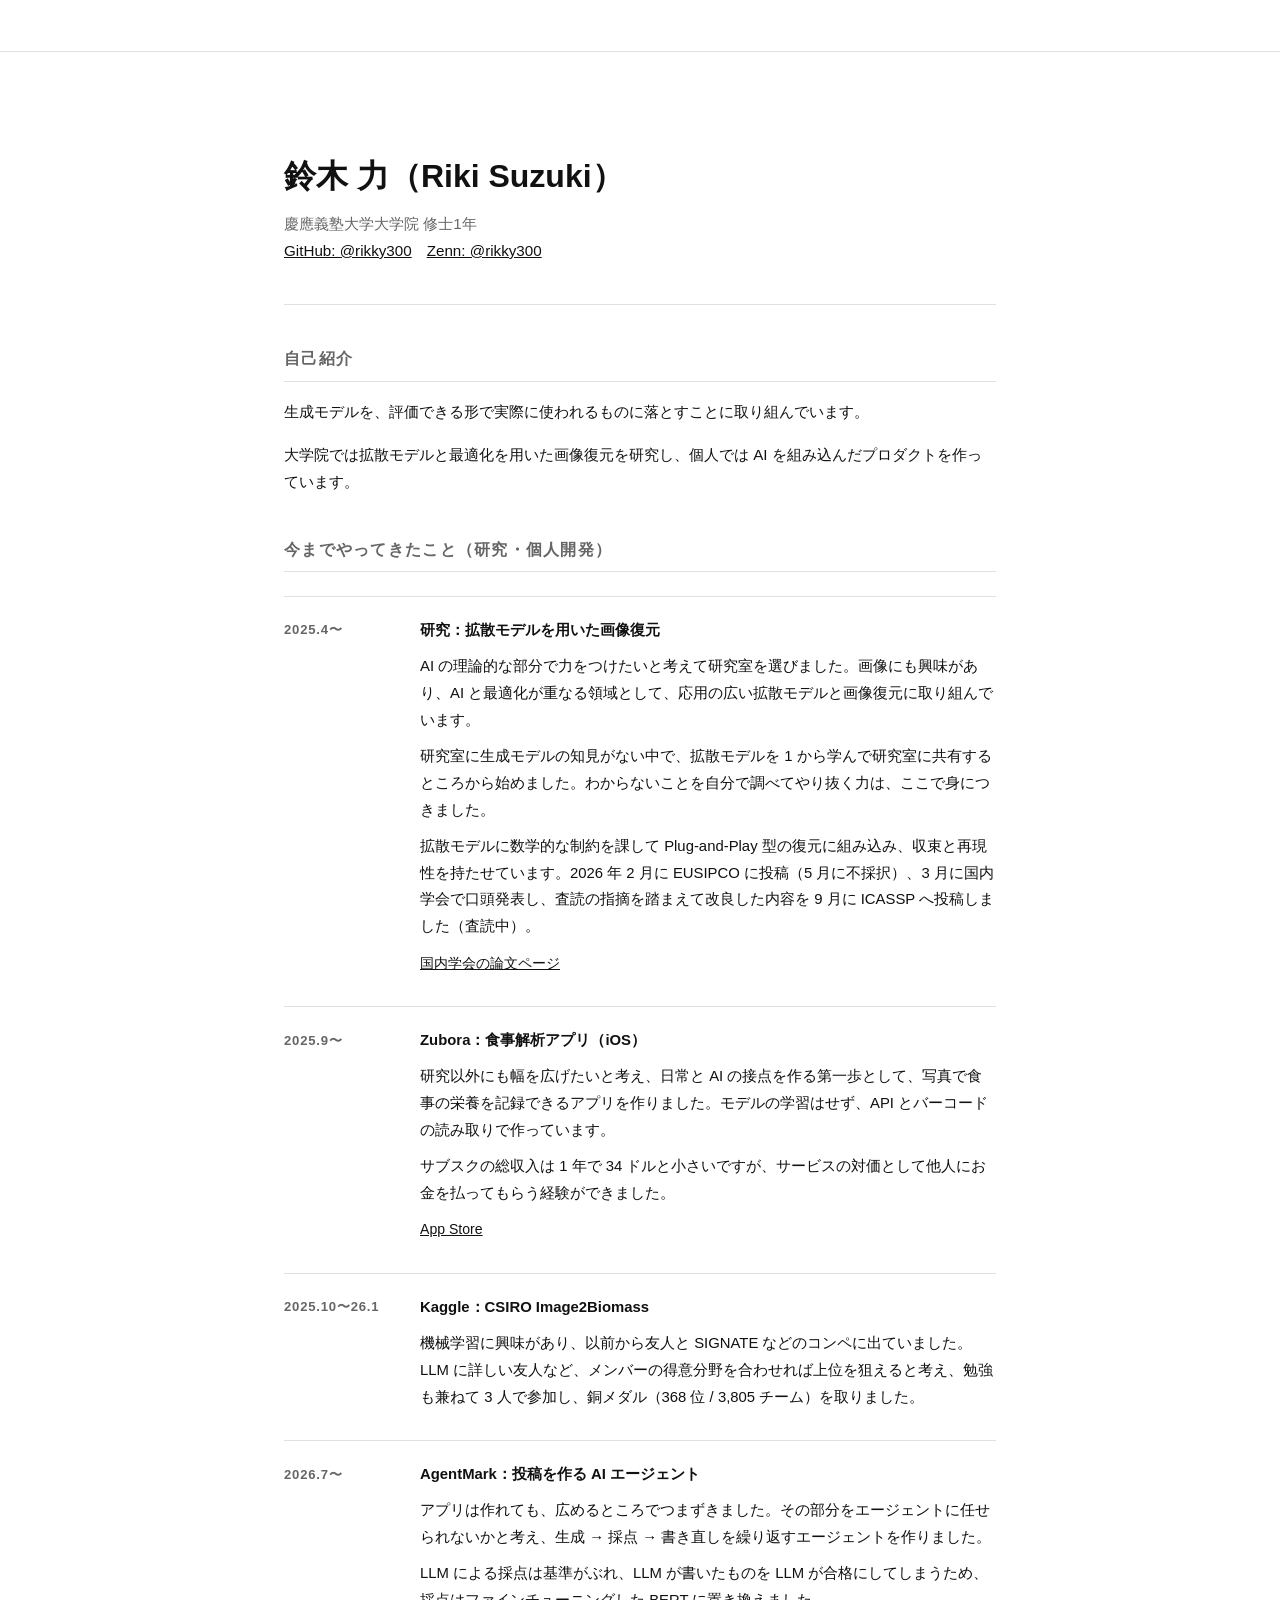
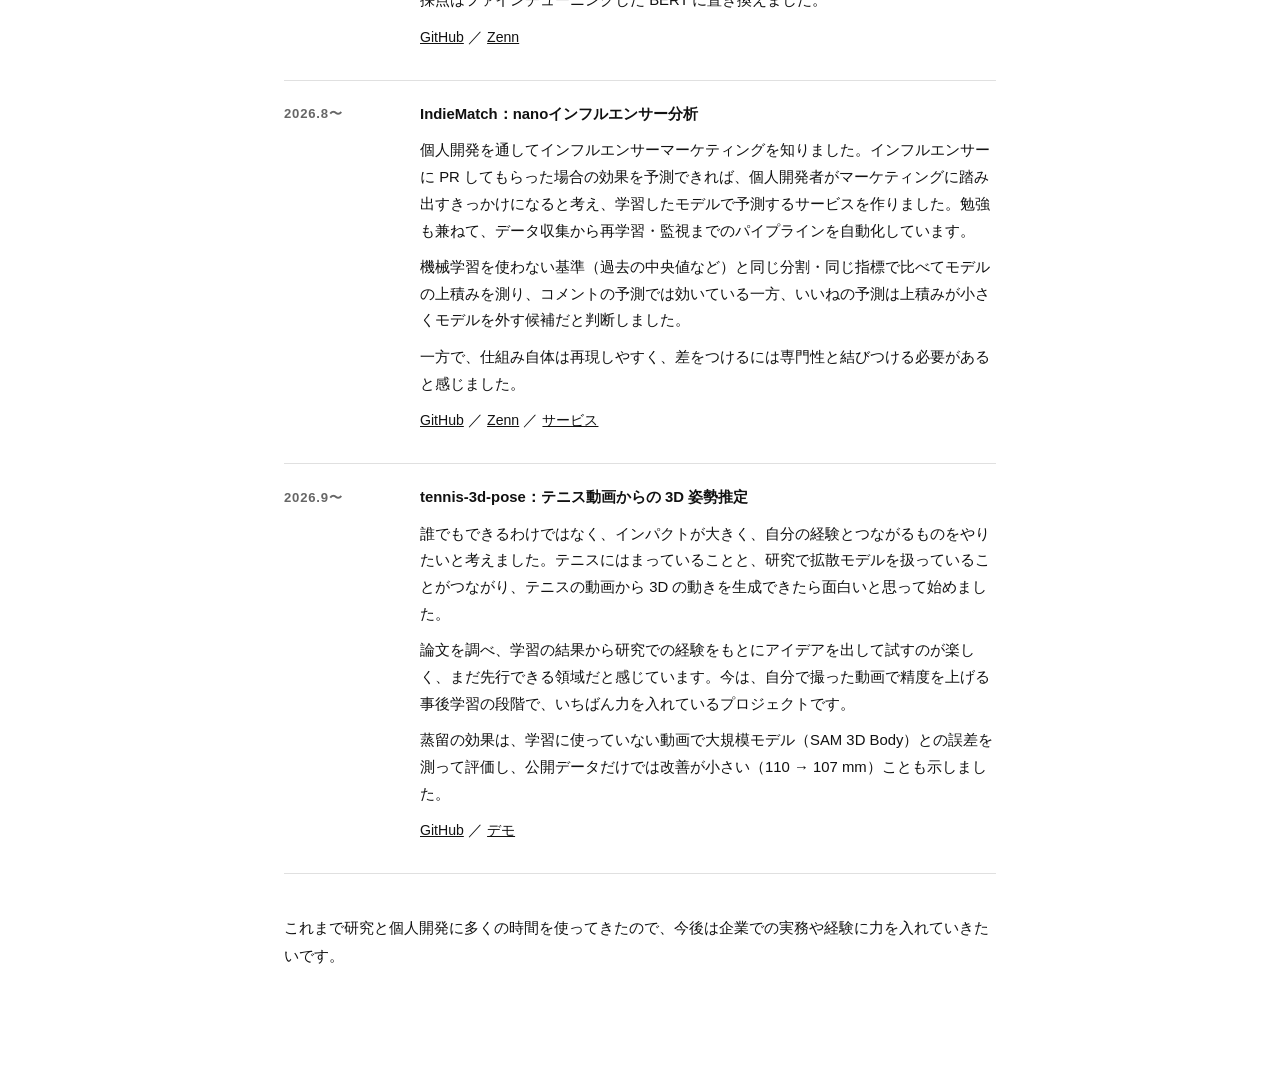
==== commit 6000a91c: "トップ: 冒頭の一文を差し替え、各プロジェクトに「何を測り、どう判断したか」を追記 Co-Authored-By: Claude Opus 5.5 <noreply@anthropic.com> Cl" ====
--- a/index.html
+++ b/index.html
@@ -26,7 +26,7 @@
   <section>
     <h2>自己紹介</h2>
     <div class="prose">
-      <p>AI が発展していく中で、AI にただ使われるのではなく、理解して使う側に行きたいと考えています。</p>
+      <p>生成モデルを、評価できる形で実際に使われるものに落とすことに取り組んでいます。</p>
       <p>大学院では拡散モデルと最適化を用いた画像復元を研究し、個人では AI を組み込んだプロダクトを作っています。</p>
     </div>
   </section>
@@ -65,7 +65,8 @@
         <div class="activity-meta">2026.7〜</div>
         <div class="activity-body">
           <p><strong>AgentMark：投稿を作る AI エージェント</strong></p>
-          <p>アプリは作れても、広めるところでつまずきました。その部分をエージェントに任せられないかと考え、生成 → 採点 → 書き直しを繰り返すエージェントを作りました。採点はぶれやすい LLM ではなく、ファインチューニングした BERT に置き換えています。</p>
+          <p>アプリは作れても、広めるところでつまずきました。その部分をエージェントに任せられないかと考え、生成 → 採点 → 書き直しを繰り返すエージェントを作りました。</p>
+          <p>LLM による採点は基準がぶれ、LLM が書いたものを LLM が合格にしてしまうため、採点はファインチューニングした BERT に置き換えました。</p>
           <p><a href="https://github.com/rikky300/marketing_agent" target="_blank" rel="noopener">GitHub</a> ／ <a href="https://zenn.dev/rikky300/articles/99bae2e436dffd" target="_blank" rel="noopener">Zenn</a></p>
         </div>
       </div>
@@ -74,7 +75,8 @@
         <div class="activity-body">
           <p><strong>IndieMatch：nanoインフルエンサー分析</strong></p>
           <p>個人開発を通してインフルエンサーマーケティングを知りました。インフルエンサーに PR してもらった場合の効果を予測できれば、個人開発者がマーケティングに踏み出すきっかけになると考え、学習したモデルで予測するサービスを作りました。勉強も兼ねて、データ収集から再学習・監視までのパイプラインを自動化しています。</p>
-          <p>一方で、これは誰でも作れるものだとも感じました。</p>
+          <p>機械学習を使わない基準（過去の中央値など）と同じ分割・同じ指標で比べてモデルの上積みを測り、コメントの予測では効いている一方、いいねの予測は上積みが小さくモデルを外す候補だと判断しました。</p>
+          <p>一方で、仕組み自体は再現しやすく、差をつけるには専門性と結びつける必要があると感じました。</p>
           <p><a href="https://github.com/rikky300/indiematch" target="_blank" rel="noopener">GitHub</a> ／ <a href="https://zenn.dev/rikky300/articles/feeec089571c01" target="_blank" rel="noopener">Zenn</a> ／ <a href="https://indie-matching-v2-azure.vercel.app" target="_blank" rel="noopener">サービス</a></p>
         </div>
       </div>
@@ -84,6 +86,7 @@
           <p><strong>tennis-3d-pose：テニス動画からの 3D 姿勢推定</strong></p>
           <p>誰でもできるわけではなく、インパクトが大きく、自分の経験とつながるものをやりたいと考えました。テニスにはまっていることと、研究で拡散モデルを扱っていることがつながり、テニスの動画から 3D の動きを生成できたら面白いと思って始めました。</p>
           <p>論文を調べ、学習の結果から研究での経験をもとにアイデアを出して試すのが楽しく、まだ先行できる領域だと感じています。今は、自分で撮った動画で精度を上げる事後学習の段階で、いちばん力を入れているプロジェクトです。</p>
+          <p>蒸留の効果は、学習に使っていない動画で大規模モデル（SAM 3D Body）との誤差を測って評価し、公開データだけでは改善が小さい（110 → 107 mm）ことも示しました。</p>
           <p><a href="https://github.com/rikky300/tennis-3d-pose" target="_blank" rel="noopener">GitHub</a> ／ <a href="https://tennis-3d-pose-308871972947.asia-northeast1.run.app" target="_blank" rel="noopener">デモ</a></p>
         </div>
       </div>
